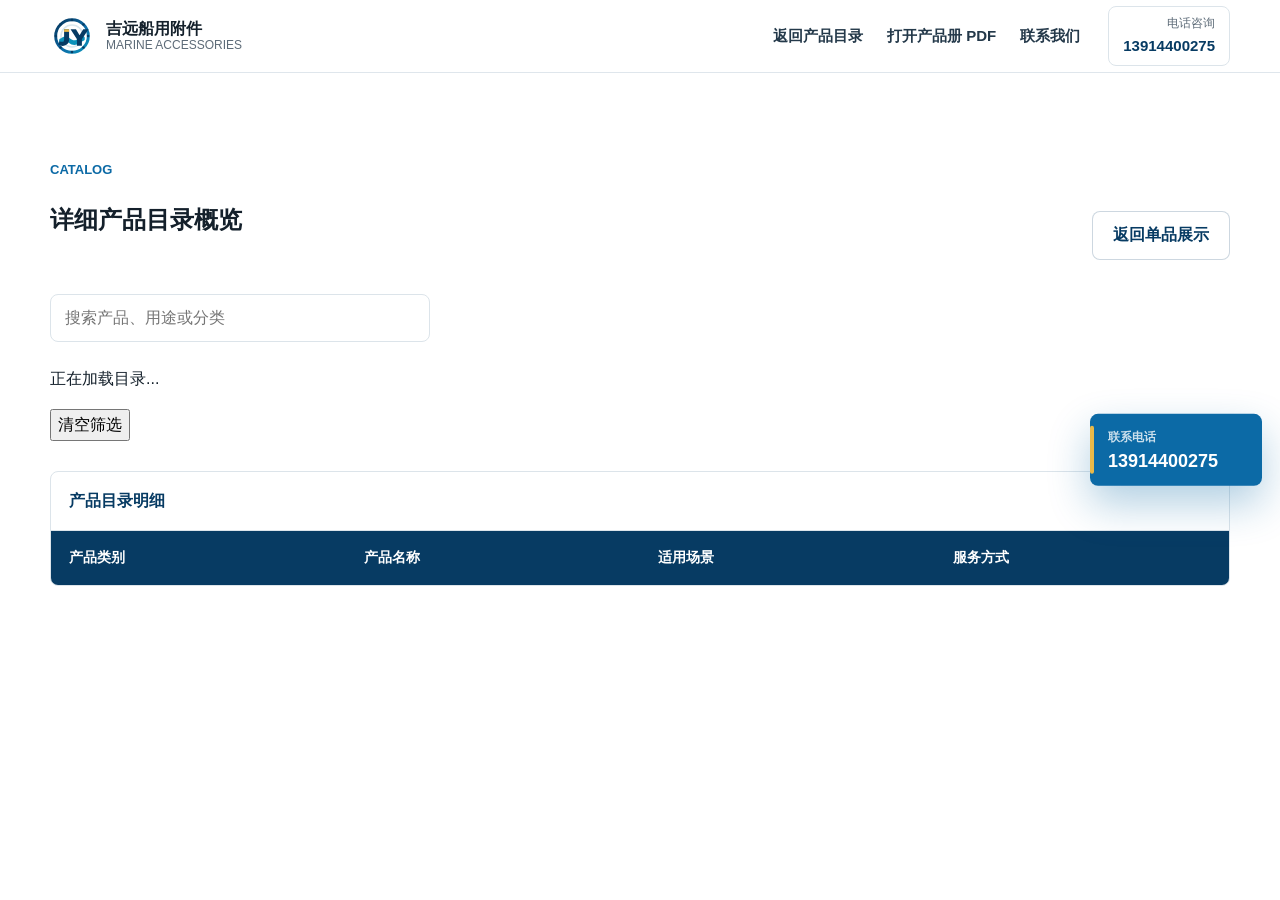
==== catalog-overview.html @ f6c5bdb1 "Add files via upload" ====
<!doctype html>
<html lang="zh-CN">
  <head>
    <meta charset="utf-8" />
    <meta name="viewport" content="width=device-width, initial-scale=1" />
    <meta
      name="description"
      content="泰州市吉远船用附件有限公司详细产品目录概览，包含船用阀门、蝶阀、阀组、船用滤器及船用附件。"
    />
    <title>详细产品目录概览 - 泰州市吉远船用附件有限公司</title>
    <link rel="icon" type="image/svg+xml" href="assets/logo-jiyuan-mark.svg" />
    <link rel="stylesheet" href="css/styles.css" />
  </head>
  <body>
    <header class="site-header">
      <nav class="nav-shell" aria-label="主导航">
        <a class="brand" href="index.html#home" aria-label="返回首页">
          <img class="brand-logo" src="assets/logo-jiyuan-mark.svg" alt="吉远船阀标志" />
          <span class="brand-text">
            <strong data-site-short-name>吉远船阀</strong>
            <small>Marine Accessories</small>
          </span>
        </a>
        <div class="nav-links">
          <a href="index.html#products">返回产品目录</a>
          <a href="assets/jiyuan-product-catalog.pdf" target="_blank" rel="noopener">打开产品册 PDF</a>
          <a href="index.html#contact">联系我们</a>
        </div>
        <a class="header-call" href="tel:13914400275" data-primary-phone-link>
          <span>电话咨询</span>
          <strong data-primary-phone>13914400275</strong>
        </a>
      </nav>
    </header>

    <main>
      <section class="section overview-section">
        <div class="section-heading wide">
          <div>
            <p class="eyebrow">Catalog</p>
            <h1>详细产品目录概览</h1>
          </div>
          <a class="button button-secondary" href="index.html#products">返回单品展示</a>
        </div>

        <div class="catalog-tools" aria-label="目录筛选">
          <div class="search-wrap">
            <label class="sr-only" for="overview-search">搜索目录</label>
            <input id="overview-search" type="search" placeholder="搜索产品、用途或分类" data-overview-search />
          </div>
          <div class="filter-tabs" role="tablist" aria-label="产品分类" data-product-filters></div>
        </div>
        <div class="product-toolbar">
          <p data-product-result-count>正在加载目录...</p>
          <button class="text-button" type="button" data-clear-product-search>清空筛选</button>
        </div>

        <div class="catalog-table-wrap">
          <table class="catalog-table">
            <caption>
              产品目录明细
            </caption>
            <thead>
              <tr>
                <th scope="col">产品类别</th>
                <th scope="col">产品名称</th>
                <th scope="col">适用场景</th>
                <th scope="col">服务方式</th>
              </tr>
            </thead>
            <tbody data-product-table></tbody>
          </table>
        </div>
      </section>
    </main>

    <a class="floating-call" href="tel:13914400275" aria-label="拨打联系电话 13914400275" data-floating-phone>
      <span>联系电话</span>
      <strong>13914400275</strong>
    </a>

    <script src="js/site-data.js"></script>
    <script src="js/main.js"></script>
  </body>
</html>
---- css/styles.css ----
:root {
  --ink: #14202b;
  --muted: #5d6b78;
  --line: #dce4ea;
  --paper: #ffffff;
  --soft: #f3f7fa;
  --navy: #073b63;
  --blue: #0c6aa6;
  --cyan: #0b91b9;
  --steel: #637487;
  --yellow: #e9b949;
  --shadow: 0 20px 60px rgba(9, 33, 53, 0.14);
  --radius: 8px;
  --max: 1180px;
}

* {
  box-sizing: border-box;
}

html {
  scroll-behavior: smooth;
}

body {
  margin: 0;
  color: var(--ink);
  background: var(--paper);
  font-family:
    "Microsoft YaHei",
    "PingFang SC",
    "Noto Sans SC",
    Arial,
    sans-serif;
  line-height: 1.65;
}

a {
  color: inherit;
  text-decoration: none;
}

button,
input {
  font: inherit;
}

img {
  display: block;
  max-width: 100%;
}

.skip-link,
.sr-only {
  position: absolute;
  width: 1px;
  height: 1px;
  padding: 0;
  margin: -1px;
  overflow: hidden;
  clip: rect(0, 0, 0, 0);
  white-space: nowrap;
  border: 0;
}

.skip-link:focus {
  z-index: 999;
  top: 12px;
  left: 12px;
  width: auto;
  height: auto;
  padding: 10px 14px;
  clip: auto;
  color: #fff;
  background: var(--navy);
}

.site-header {
  position: sticky;
  top: 0;
  z-index: 30;
  background: rgba(255, 255, 255, 0.94);
  border-bottom: 1px solid rgba(220, 228, 234, 0.9);
  backdrop-filter: blur(14px);
}

.nav-shell {
  width: min(100% - 40px, var(--max));
  min-height: 72px;
  margin: 0 auto;
  display: flex;
  align-items: center;
  gap: 28px;
}

.brand {
  display: inline-flex;
  align-items: center;
  gap: 12px;
  min-width: 240px;
}

.brand-logo {
  width: 44px;
  height: 44px;
  object-fit: contain;
  flex: 0 0 auto;
}

.brand-text {
  display: grid;
  line-height: 1.2;
}

.brand-text strong {
  font-size: 16px;
  white-space: nowrap;
}

.brand-text small {
  color: var(--muted);
  font-size: 12px;
  text-transform: uppercase;
}

.nav-links {
  display: flex;
  align-items: center;
  justify-content: center;
  gap: 24px;
  margin-left: auto;
}

.nav-links a {
  color: #24394a;
  font-size: 15px;
  font-weight: 600;
}

.nav-links a:hover {
  color: var(--blue);
}

.header-call {
  display: inline-grid;
  gap: 0;
  padding: 7px 14px;
  border: 1px solid var(--line);
  border-radius: var(--radius);
  background: #fff;
  text-align: right;
}

.header-call span {
  color: var(--muted);
  font-size: 12px;
}

.header-call strong {
  color: var(--navy);
  font-size: 15px;
}

.nav-toggle {
  display: none;
  width: 42px;
  height: 42px;
  margin-left: auto;
  padding: 0;
  border: 1px solid var(--line);
  border-radius: var(--radius);
  background: #fff;
}

.nav-toggle span {
  width: 18px;
  height: 2px;
  display: block;
  margin: 4px auto;
  background: var(--ink);
}

.hero {
  position: relative;
  min-height: clamp(560px, 76svh, 760px);
  display: grid;
  align-items: center;
  overflow: hidden;
  isolation: isolate;
}

.hero-image,
.hero-overlay {
  position: absolute;
  inset: 0;
  width: 100%;
  height: 100%;
}

.hero-image {
  object-fit: cover;
  object-position: 62% center;
  z-index: -2;
}

.hero-overlay {
  z-index: -1;
  background:
    linear-gradient(90deg, rgba(255, 255, 255, 0.96) 0%, rgba(255, 255, 255, 0.9) 26%, rgba(255, 255, 255, 0.5) 52%, rgba(255, 255, 255, 0.1) 100%),
    linear-gradient(0deg, rgba(3, 23, 38, 0.18), rgba(3, 23, 38, 0.02));
}

.hero-content {
  width: min(100% - 40px, var(--max));
  margin: 0 auto;
  padding: 80px 0 68px;
}

.eyebrow {
  margin: 0 0 12px;
  color: var(--blue);
  font-size: 13px;
  font-weight: 800;
  letter-spacing: 0;
  text-transform: uppercase;
}

.hero h1 {
  max-width: 780px;
  margin: 0;
  font-size: clamp(36px, 6vw, 68px);
  line-height: 1.1;
  letter-spacing: 0;
}

.hero-summary {
  max-width: 620px;
  margin: 22px 0 0;
  color: #334655;
  font-size: clamp(17px, 2vw, 21px);
}

.hero-actions {
  display: flex;
  flex-wrap: wrap;
  gap: 12px;
  margin: 34px 0 0;
}

.button {
  min-height: 46px;
  display: inline-flex;
  align-items: center;
  justify-content: center;
  gap: 8px;
  padding: 10px 20px;
  border: 1px solid transparent;
  border-radius: var(--radius);
  cursor: pointer;
  font-weight: 800;
  transition:
    transform 0.2s ease,
    box-shadow 0.2s ease,
    background 0.2s ease;
}

.button:hover {
  transform: translateY(-1px);
}

.button-primary {
  color: #fff;
  background: var(--navy);
  box-shadow: 0 14px 26px rgba(7, 59, 99, 0.24);
}

.button-secondary {
  color: var(--navy);
  background: rgba(255, 255, 255, 0.86);
  border-color: rgba(7, 59, 99, 0.2);
}

.button-ghost {
  color: var(--navy);
  background: #fff;
  border-color: var(--line);
}

.hero-facts {
  max-width: 760px;
  display: grid;
  grid-template-columns: repeat(3, minmax(0, 1fr));
  gap: 1px;
  margin: 48px 0 0;
  padding: 0;
  overflow: hidden;
  border: 1px solid rgba(220, 228, 234, 0.95);
  border-radius: var(--radius);
  background: var(--line);
  box-shadow: var(--shadow);
}

.hero-facts div {
  padding: 18px;
  background: rgba(255, 255, 255, 0.9);
}

.hero-facts dt {
  color: var(--muted);
  font-size: 13px;
}

.hero-facts dd {
  margin: 4px 0 0;
  color: var(--navy);
  font-size: 18px;
  font-weight: 800;
}

.quick-strip {
  background: var(--navy);
  color: #fff;
}

.quick-strip-inner {
  width: min(100% - 40px, var(--max));
  min-height: 64px;
  margin: 0 auto;
  display: grid;
  grid-template-columns: repeat(4, minmax(0, 1fr));
  align-items: center;
  gap: 18px;
}

.quick-strip-inner span {
  position: relative;
  padding-left: 18px;
  font-weight: 700;
}

.quick-strip-inner span::before {
  content: "";
  position: absolute;
  left: 0;
  top: 50%;
  width: 7px;
  height: 7px;
  background: var(--yellow);
  transform: translateY(-50%);
}

.section {
  width: min(100% - 40px, var(--max));
  margin: 0 auto;
  padding: 86px 0;
}

.section-heading {
  max-width: 720px;
  margin-bottom: 34px;
}

.section-heading.wide {
  max-width: none;
  display: flex;
  align-items: end;
  justify-content: space-between;
  gap: 24px;
}

.section-heading h2,
.contact-copy h2 {
  margin: 0;
  font-size: clamp(28px, 4vw, 44px);
  line-height: 1.15;
  letter-spacing: 0;
}

.about-layout {
  display: grid;
  grid-template-columns: minmax(0, 1.25fr) minmax(320px, 0.75fr);
  gap: 46px;
  align-items: start;
}

.about-copy {
  color: #293d4e;
  font-size: 18px;
}

.about-copy p {
  margin: 0 0 20px;
}

.about-panel {
  border: 1px solid var(--line);
  border-radius: var(--radius);
  background: var(--soft);
}

.about-panel dl {
  margin: 0;
}

.about-panel div {
  padding: 18px 20px;
  border-bottom: 1px solid var(--line);
}

.about-panel div:last-child {
  border-bottom: 0;
}

.about-panel dt {
  color: var(--muted);
  font-size: 13px;
}

.about-panel dd {
  margin: 5px 0 0;
  font-weight: 800;
}

.product-section {
  width: 100%;
  max-width: none;
  padding-left: max(20px, calc((100% - var(--max)) / 2));
  padding-right: max(20px, calc((100% - var(--max)) / 2));
  background: linear-gradient(180deg, #f6f9fb 0%, #fff 100%);
}

.catalog-tools {
  display: grid;
  grid-template-columns: minmax(260px, 380px) 1fr;
  gap: 16px;
  align-items: center;
  margin-bottom: 24px;
}

.search-wrap input {
  width: 100%;
  min-height: 46px;
  padding: 10px 14px;
  border: 1px solid var(--line);
  border-radius: var(--radius);
  background: #fff;
  outline: none;
}

.search-wrap input:focus {
  border-color: var(--blue);
  box-shadow: 0 0 0 4px rgba(12, 106, 166, 0.12);
}

.filter-tabs {
  display: flex;
  flex-wrap: wrap;
  justify-content: flex-end;
  gap: 8px;
}

.filter-tabs button {
  min-height: 40px;
  padding: 8px 14px;
  color: var(--muted);
  border: 1px solid var(--line);
  border-radius: var(--radius);
  background: #fff;
  cursor: pointer;
  font-weight: 700;
}

.filter-tabs button[aria-selected="true"] {
  color: #fff;
  border-color: var(--navy);
  background: var(--navy);
}

.product-grid {
  display: grid;
  grid-template-columns: repeat(3, minmax(0, 1fr));
  gap: 18px;
}

.product-card {
  display: grid;
  grid-template-rows: 150px 1fr;
  min-height: 420px;
  overflow: hidden;
  border: 1px solid var(--line);
  border-radius: var(--radius);
  background: #fff;
  box-shadow: 0 12px 26px rgba(16, 44, 64, 0.08);
}

.product-visual {
  position: relative;
  background-image:
    linear-gradient(90deg, rgba(7, 59, 99, 0.72), rgba(12, 106, 166, 0.1)),
    url("../assets/hero-marine-valves.png");
  background-size: cover;
  background-position: var(--visual-position, center);
}

.product-visual span {
  position: absolute;
  left: 18px;
  bottom: 14px;
  color: rgba(255, 255, 255, 0.92);
  font-size: 28px;
  font-weight: 900;
}

.product-body {
  display: grid;
  align-content: start;
  padding: 22px;
}

.product-category {
  width: fit-content;
  margin-bottom: 12px;
  padding: 4px 9px;
  color: var(--blue);
  background: #e7f5fb;
  border-radius: 999px;
  font-size: 12px;
  font-weight: 800;
}

.product-card h3 {
  margin: 0;
  font-size: 22px;
  line-height: 1.25;
}

.product-card p {
  margin: 12px 0 0;
  color: var(--muted);
}

.product-card ul {
  display: grid;
  gap: 8px;
  margin: 18px 0 0;
  padding: 0;
  list-style: none;
}

.product-card li {
  position: relative;
  padding-left: 18px;
  color: #2e4455;
  font-size: 14px;
}

.product-card li::before {
  content: "";
  position: absolute;
  left: 0;
  top: 0.75em;
  width: 7px;
  height: 7px;
  background: var(--yellow);
  transform: translateY(-50%);
}

.catalog-table-wrap {
  margin-top: 30px;
  overflow-x: auto;
  border: 1px solid var(--line);
  border-radius: var(--radius);
  background: #fff;
}

.catalog-table {
  width: 100%;
  min-width: 760px;
  border-collapse: collapse;
}

.catalog-table caption {
  padding: 16px 18px;
  color: var(--navy);
  font-weight: 900;
  text-align: left;
}

.catalog-table th,
.catalog-table td {
  padding: 15px 18px;
  border-top: 1px solid var(--line);
  text-align: left;
  vertical-align: top;
}

.catalog-table th {
  color: #fff;
  background: var(--navy);
  font-size: 14px;
}

.catalog-table td {
  color: #33495b;
}

.capability-grid {
  display: grid;
  grid-template-columns: repeat(3, minmax(0, 1fr));
  gap: 18px;
}

.capability-grid article {
  padding: 26px;
  border-left: 4px solid var(--blue);
  border-radius: var(--radius);
  background: var(--soft);
}

.capability-grid span {
  color: var(--blue);
  font-size: 13px;
  font-weight: 900;
}

.capability-grid h3 {
  margin: 12px 0 8px;
  font-size: 22px;
}

.capability-grid p {
  margin: 0;
  color: var(--muted);
}

.contact-section {
  color: #fff;
  background:
    linear-gradient(135deg, rgba(7, 59, 99, 0.96), rgba(12, 106, 166, 0.9)),
    url("../assets/hero-marine-valves.png");
  background-size: cover;
  background-position: center;
}

.contact-inner {
  width: min(100% - 40px, var(--max));
  margin: 0 auto;
  display: grid;
  grid-template-columns: minmax(0, 0.9fr) minmax(360px, 1.1fr);
  gap: 50px;
  padding: 78px 0;
  align-items: start;
}

.contact-copy p:not(.eyebrow) {
  max-width: 560px;
  color: rgba(255, 255, 255, 0.82);
  font-size: 18px;
}

.contact-copy .eyebrow {
  color: var(--yellow);
}

.contact-list {
  display: grid;
  grid-template-columns: repeat(2, minmax(0, 1fr));
  gap: 12px;
}

.contact-item {
  min-height: 104px;
  display: grid;
  align-content: center;
  gap: 6px;
  padding: 18px;
  color: #fff;
  border: 1px solid rgba(255, 255, 255, 0.18);
  border-radius: var(--radius);
  background: rgba(255, 255, 255, 0.08);
  text-align: left;
}

button.contact-item {
  cursor: pointer;
}

.contact-item span {
  color: rgba(255, 255, 255, 0.68);
  font-size: 13px;
}

.contact-item strong {
  font-size: 20px;
  line-height: 1.35;
}

.contact-address {
  grid-column: 1 / -1;
}

.site-footer {
  width: min(100% - 40px, var(--max));
  min-height: 96px;
  margin: 0 auto;
  display: flex;
  align-items: center;
  justify-content: space-between;
  gap: 24px;
  color: var(--muted);
  font-size: 14px;
}

.site-footer strong {
  color: var(--ink);
}

.site-footer p {
  margin: 4px 0;
}

.floating-call {
  position: fixed;
  right: 18px;
  top: 50%;
  z-index: 40;
  display: grid;
  gap: 2px;
  min-width: 172px;
  padding: 14px 16px 14px 18px;
  color: #fff;
  background: var(--blue);
  border-radius: var(--radius);
  box-shadow: 0 18px 42px rgba(12, 106, 166, 0.32);
  transform: translateY(-50%);
  transition:
    background 0.2s ease,
    box-shadow 0.2s ease,
    transform 0.2s ease;
}

.floating-call::before {
  content: "";
  position: absolute;
  left: 0;
  top: 12px;
  bottom: 12px;
  width: 4px;
  background: var(--yellow);
  border-radius: 999px;
}

.floating-call:hover {
  background: var(--navy);
  box-shadow: 0 20px 48px rgba(7, 59, 99, 0.36);
  transform: translateY(-50%) translateX(-3px);
}

.floating-call span {
  color: rgba(255, 255, 255, 0.78);
  font-size: 12px;
  font-weight: 700;
}

.floating-call strong {
  font-size: 18px;
  line-height: 1.25;
}

@media (max-width: 960px) {
  .header-call {
    display: none;
  }

  .nav-toggle {
    display: inline-grid;
    place-items: center;
  }

  .nav-links {
    position: absolute;
    left: 20px;
    right: 20px;
    top: 78px;
    display: none;
    flex-direction: column;
    align-items: stretch;
    gap: 0;
    margin: 0;
    overflow: hidden;
    border: 1px solid var(--line);
    border-radius: var(--radius);
    background: #fff;
    box-shadow: var(--shadow);
  }

  .nav-links.is-open {
    display: flex;
  }

  .nav-links a {
    padding: 14px 16px;
    border-bottom: 1px solid var(--line);
  }

  .nav-links a:last-child {
    border-bottom: 0;
  }

  .quick-strip-inner,
  .about-layout,
  .catalog-tools,
  .capability-grid,
  .contact-inner {
    grid-template-columns: 1fr;
  }

  .filter-tabs {
    justify-content: flex-start;
  }

  .product-grid {
    grid-template-columns: repeat(2, minmax(0, 1fr));
  }
}

@media (max-width: 640px) {
  .nav-shell,
  .hero-content,
  .section,
  .contact-inner,
  .site-footer,
  .quick-strip-inner {
    width: min(100% - 28px, var(--max));
  }

  .brand {
    min-width: 0;
  }

  .brand-text strong {
    max-width: 210px;
    overflow: hidden;
    text-overflow: ellipsis;
  }

  .hero {
    min-height: 660px;
  }

  .hero-overlay {
    background: linear-gradient(90deg, rgba(255, 255, 255, 0.96), rgba(255, 255, 255, 0.76));
  }

  .hero h1 {
    font-size: 38px;
  }

  .hero-facts,
  .product-grid,
  .contact-list {
    grid-template-columns: 1fr;
  }

  .section {
    padding: 64px 0;
  }

  .product-section {
    padding-left: 14px;
    padding-right: 14px;
  }

  .section-heading.wide {
    display: grid;
    align-items: start;
  }

  .product-card {
    min-height: auto;
  }

  .site-footer {
    padding: 22px 0 86px;
    display: grid;
  }

  .floating-call {
    left: 14px;
    right: 14px;
    top: auto;
    bottom: 14px;
    display: flex;
    justify-content: center;
    gap: 10px;
    text-align: center;
    min-width: 0;
    transform: none;
  }

  .floating-call:hover {
    transform: none;
  }
}

@media print {
  .site-header,
  .hero,
  .quick-strip,
  .about-section,
  .capability-section,
  .contact-section,
  .site-footer,
  .floating-call,
  .catalog-tools,
  .button {
    display: none !important;
  }

  .product-section {
    padding: 0;
    background: #fff;
  }

  .product-grid {
    grid-template-columns: repeat(2, 1fr);
  }
}
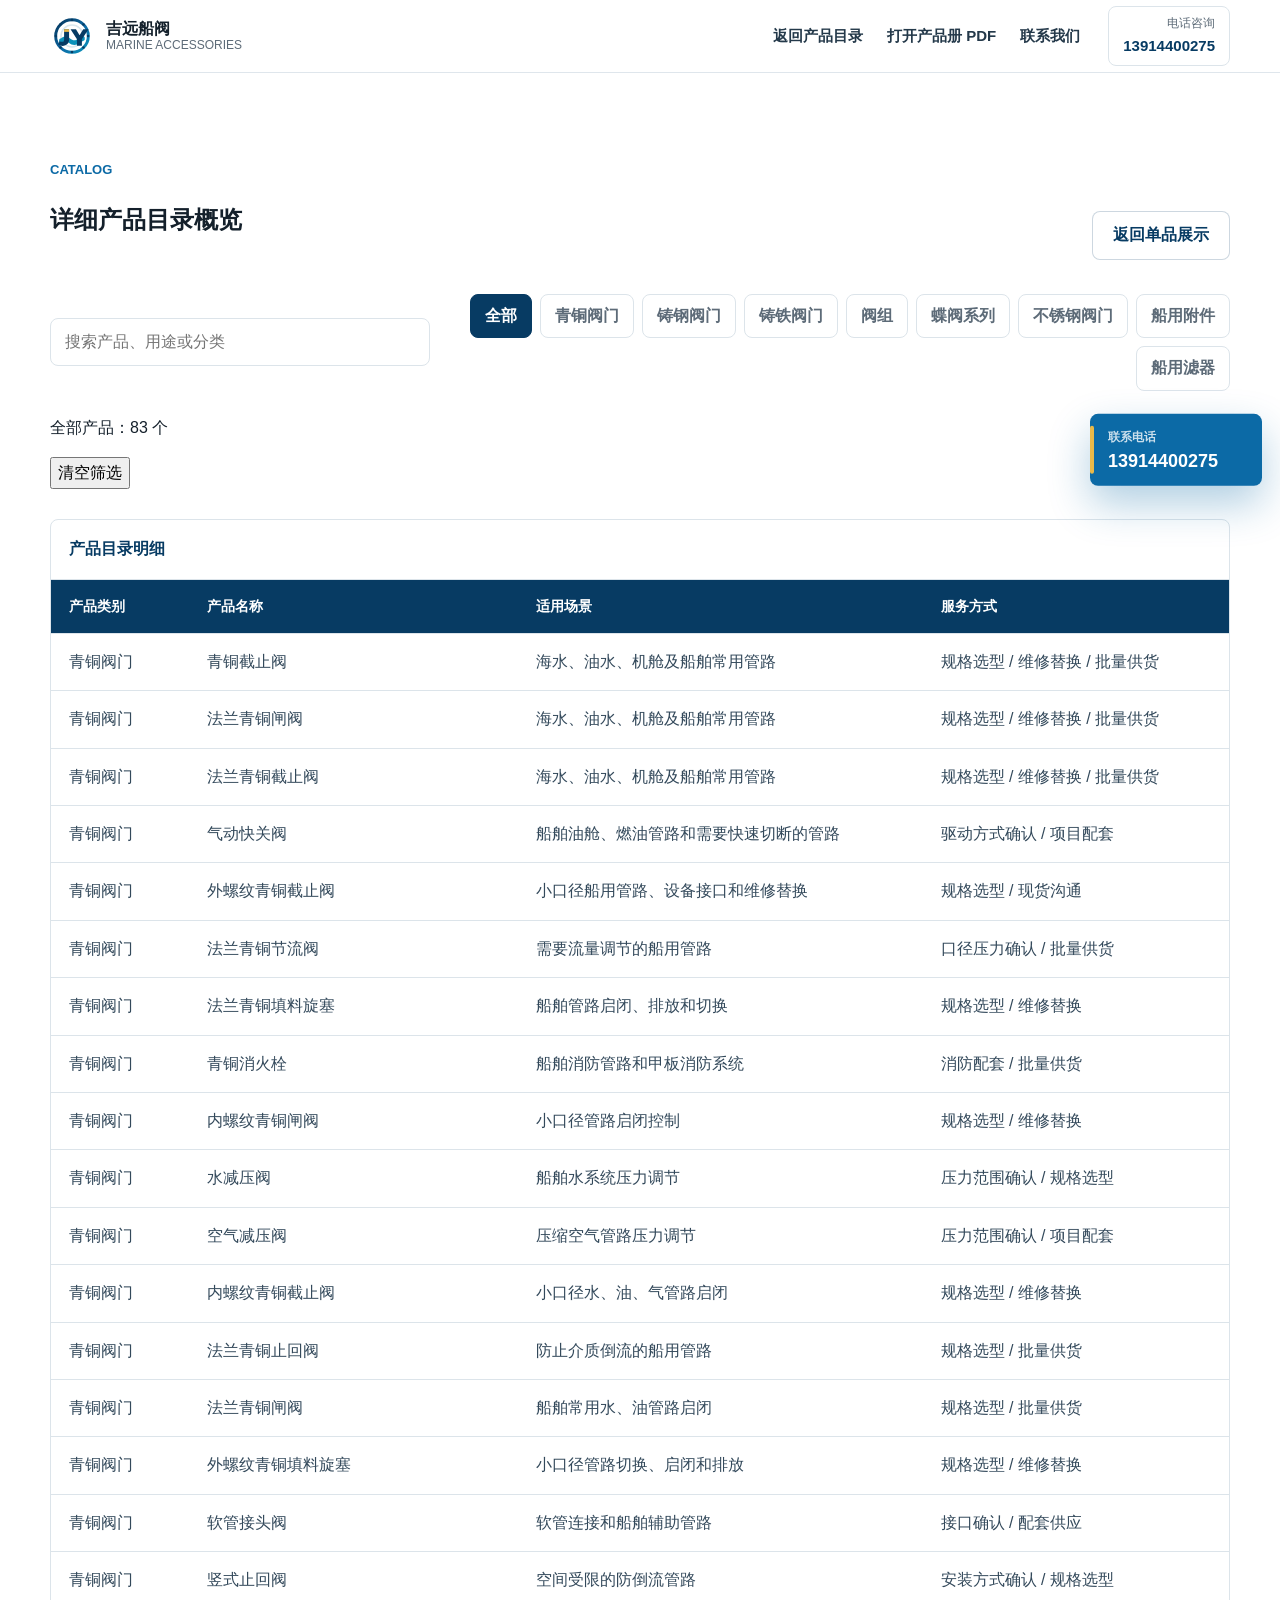
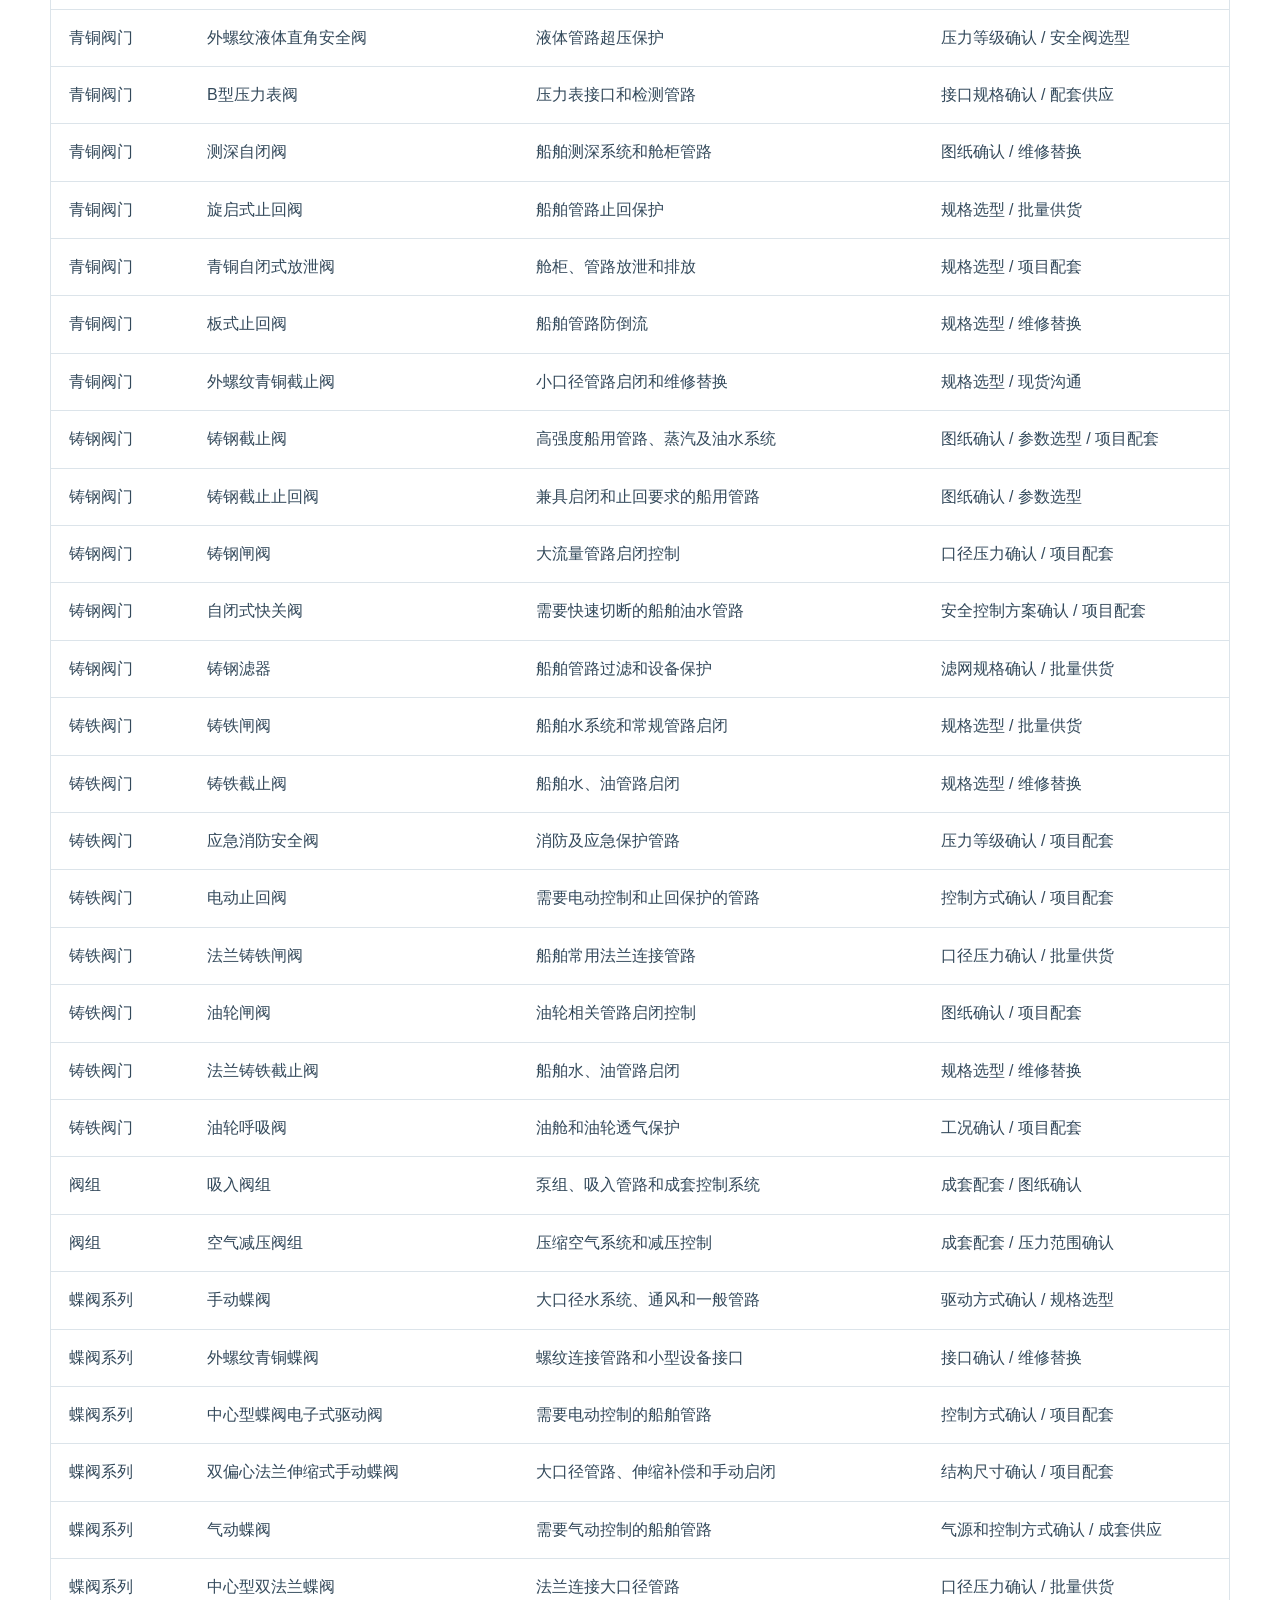
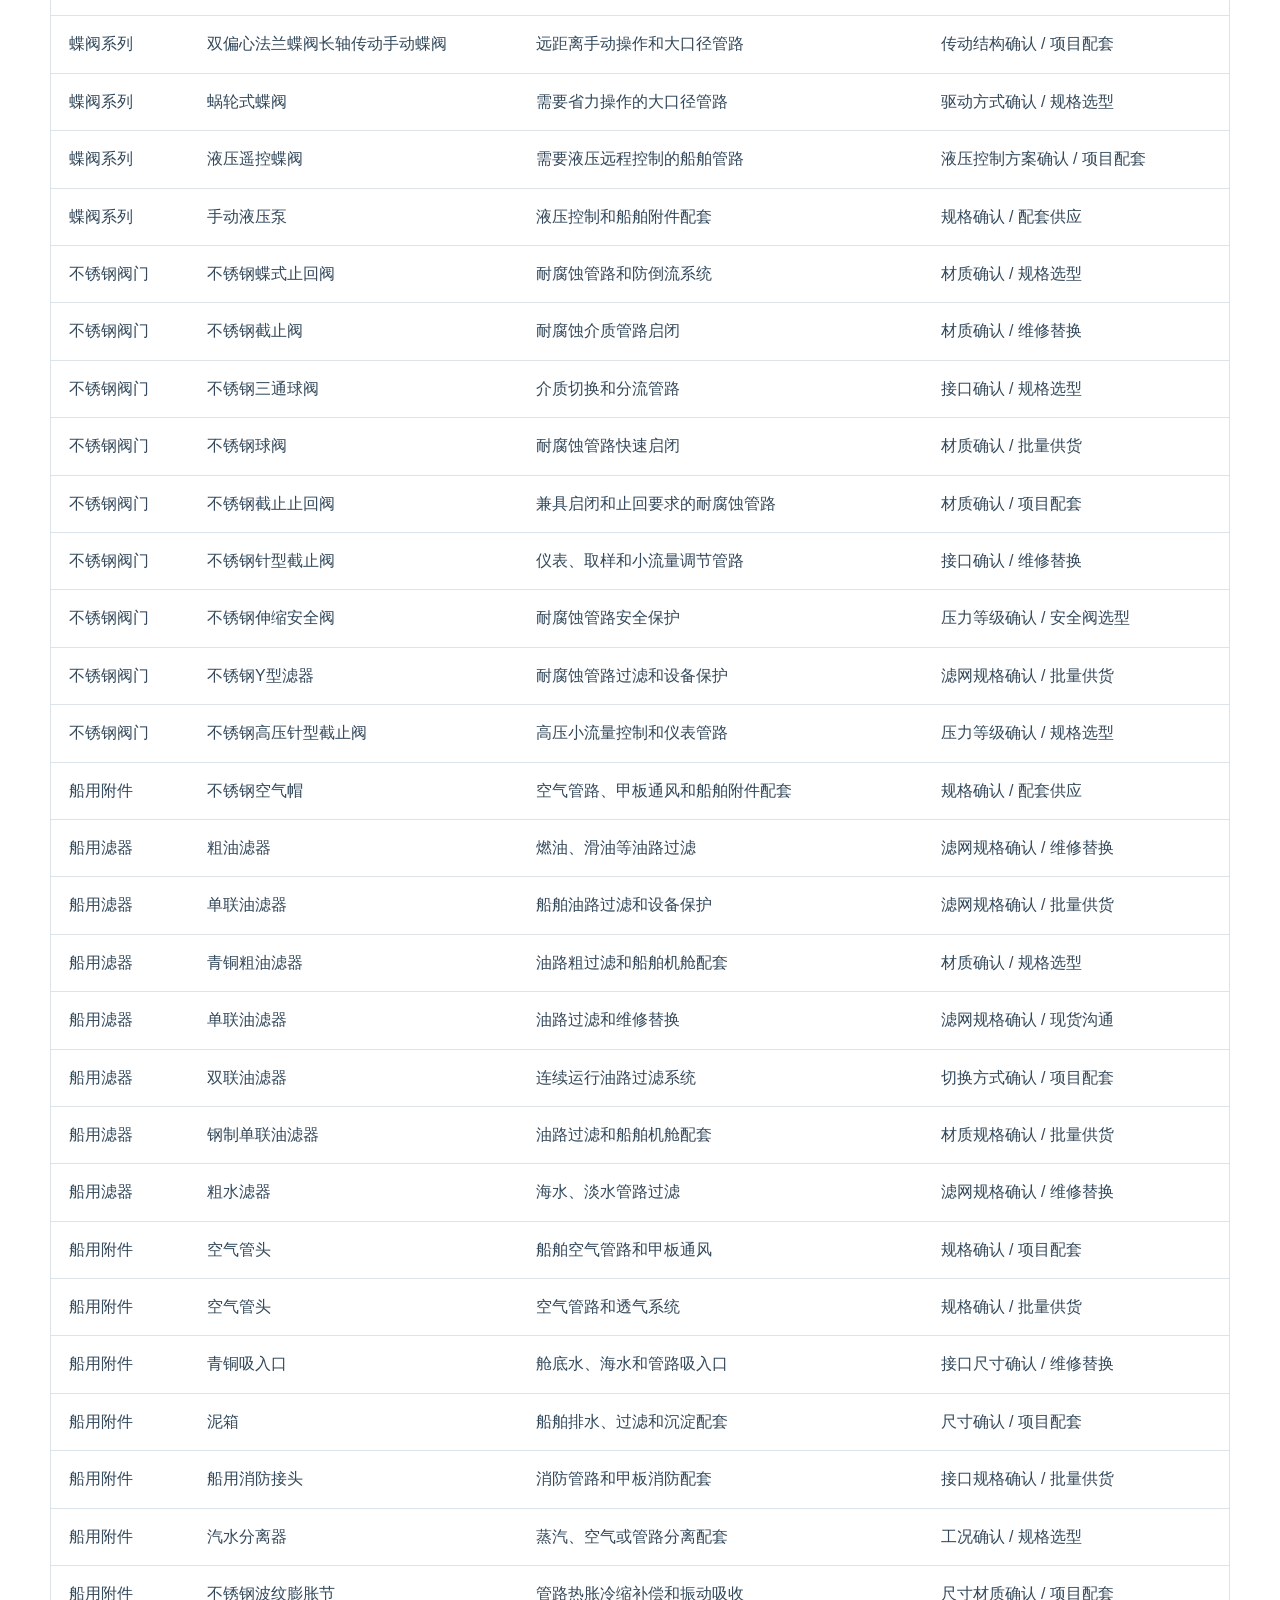
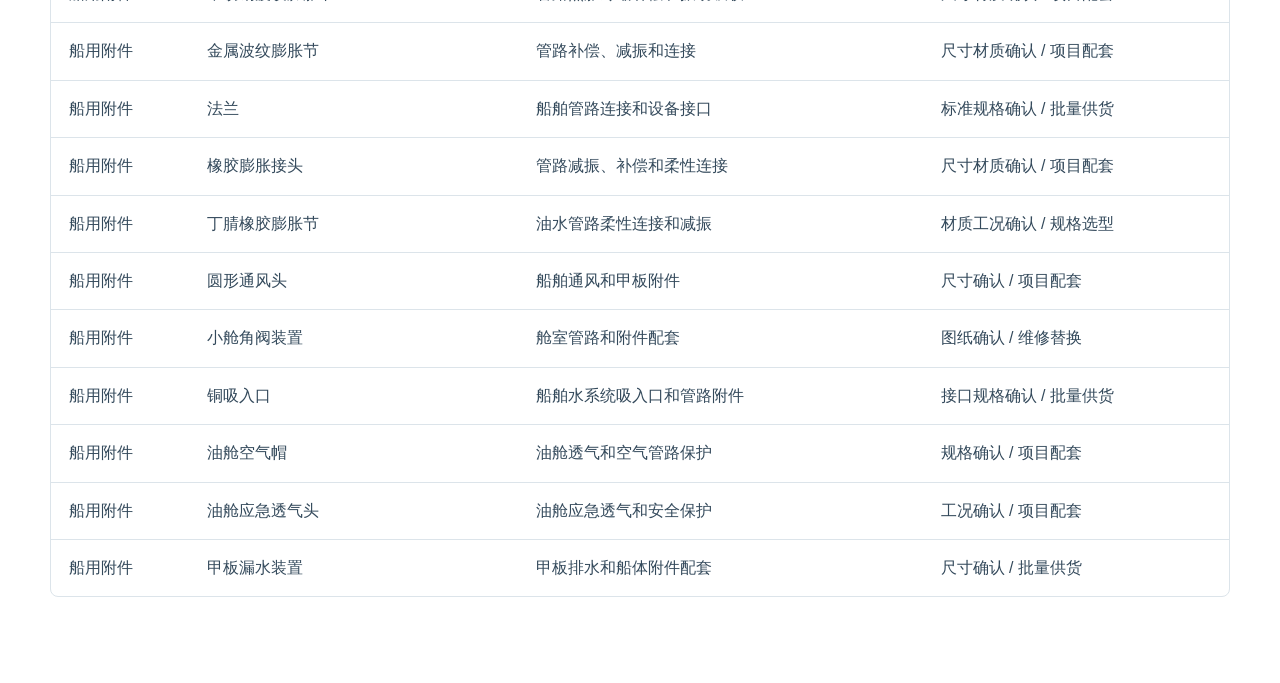
==== commit d56100d8: "Add files via upload" ====
--- a/catalog-overview.html
+++ b/catalog-overview.html
@@ -9,7 +9,7 @@
     />
     <title>详细产品目录概览 - 泰州市吉远船用附件有限公司</title>
     <link rel="icon" type="image/svg+xml" href="assets/logo-jiyuan-mark.svg" />
-    <link rel="stylesheet" href="css/styles.css" />
+    <link rel="stylesheet" href="css/styles.css?v=20260607-detail" />
   </head>
   <body>
     <header class="site-header">
@@ -79,7 +79,7 @@
       <strong>13914400275</strong>
     </a>
 
-    <script src="js/site-data.js"></script>
-    <script src="js/main.js"></script>
+    <script src="js/site-data.js?v=20260607-detail"></script>
+    <script src="js/main.js?v=20260607-detail"></script>
   </body>
 </html>
